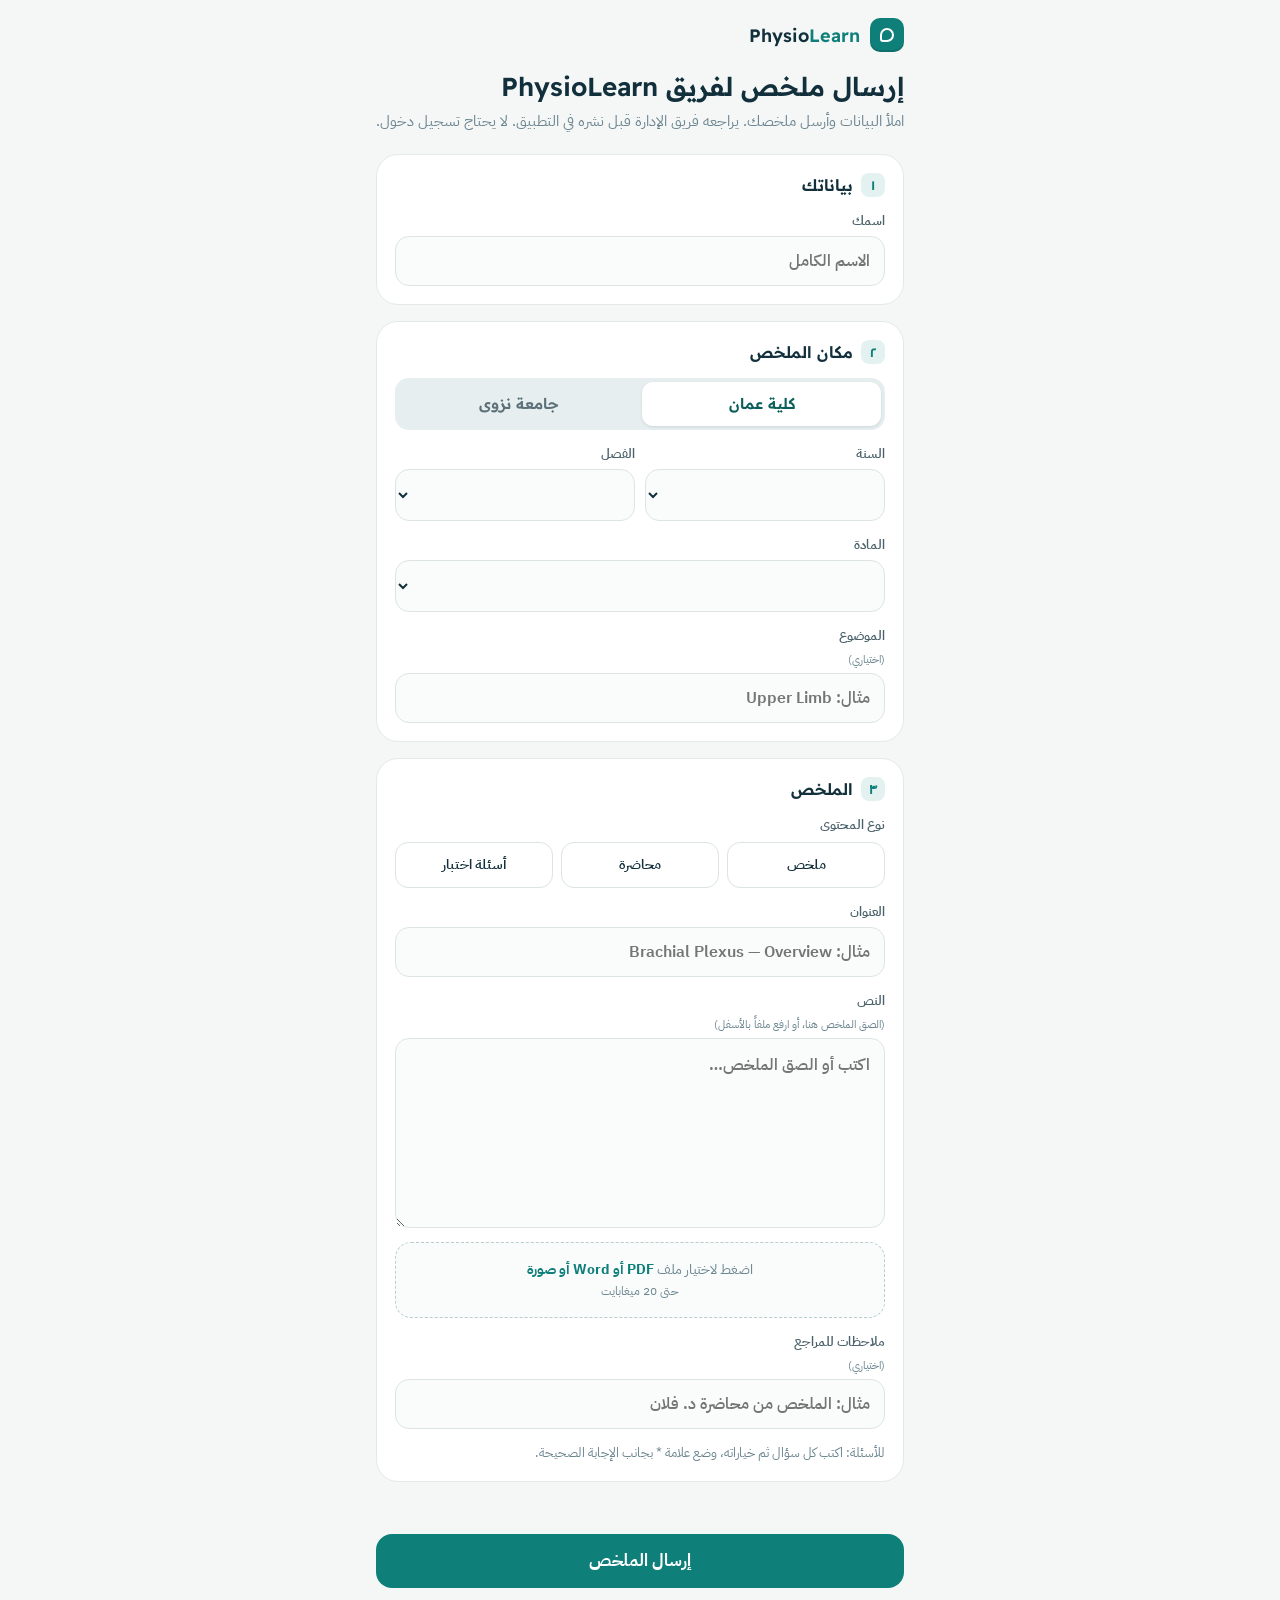
==== submit.html @ 8bfbd25a "v2.6: team form asks for the content type explicitly (summary / lecture / exam questions) Co-Authore" ====
<!doctype html>
<html lang="ar" dir="rtl">
<head>
<meta charset="utf-8">
<meta name="viewport" content="width=device-width, initial-scale=1, viewport-fit=cover">
<title>PhysioLearn · إرسال ملخص</title>
<meta name="theme-color" content="#F5F7F7">
<link rel="icon" href="icon-192.png">
<link rel="apple-touch-icon" href="apple-touch-icon.png">
<link rel="preconnect" href="https://fonts.googleapis.com">
<link rel="stylesheet" href="https://fonts.googleapis.com/css2?family=IBM+Plex+Sans+Arabic:wght@400;500;600;700&family=Readex+Pro:wght@500;600&display=swap">
<style>
:root{--bg:#F5F7F7;--ink:#12303B;--mute:#6B8590;--line:#DCE4E5;--teal:#0F7F7A;--tealS:#E3F2F0;--blue:#234F8F;--err:#B42318;--card:#FFFFFF}
*{box-sizing:border-box}
[hidden]{display:none!important}
html,body{margin:0;background:var(--bg);color:var(--ink);font-family:'IBM Plex Sans Arabic',system-ui,sans-serif}
.wrap{max-width:560px;margin:0 auto;padding:calc(18px + env(safe-area-inset-top,0px)) max(16px,env(safe-area-inset-right,0px)) 40px max(16px,env(safe-area-inset-left,0px))}
header{display:flex;align-items:center;gap:10px;direction:ltr;justify-content:flex-end;margin-bottom:18px}
.lg{width:34px;height:34px;border-radius:10px;background:var(--teal);display:flex;align-items:center;justify-content:center;box-shadow:inset 0 -2px 0 rgba(0,0,0,.12)}
.lg i{width:14px;height:14px;border:2.6px solid #fff;border-radius:50% 50% 50% 3px;display:block}
.wm{font:600 18px 'Readex Pro',sans-serif}.wm b{color:var(--teal);font-weight:600}
h1{font:600 26px 'Readex Pro',sans-serif;margin:0 0 6px}
.sub{color:var(--mute);font-size:14.5px;line-height:1.7;margin:0 0 20px}
form{display:flex;flex-direction:column;gap:16px}
.box{background:var(--card);border:1px solid #E3E9EA;border-radius:22px;padding:18px;display:flex;flex-direction:column;gap:14px}
.box h2{font:600 16px 'Readex Pro',sans-serif;margin:0;display:flex;align-items:center;gap:8px}
.box h2 span{width:24px;height:24px;border-radius:8px;background:var(--tealS);color:var(--teal);font-size:13px;display:inline-flex;align-items:center;justify-content:center}
label{display:flex;flex-direction:column;gap:6px;font-size:13px;font-weight:600;color:#4A616B}
label small{font-weight:400;color:var(--mute)}
input,select,textarea{font:inherit;font-size:16px;color:var(--ink);border:1px solid var(--line);background:#FAFCFC;border-radius:14px;padding:12px 14px;outline:none;width:100%}
textarea{min-height:190px;line-height:1.8;resize:vertical;unicode-bidi:plaintext}
input:focus,select:focus,textarea:focus{border-color:var(--teal);box-shadow:0 0 0 4px rgba(15,127,122,.12);background:#fff}
.row{display:grid;grid-template-columns:1fr 1fr;gap:10px}
@media (max-width:420px){.row{grid-template-columns:1fr}}
.seg{display:flex;gap:4px;padding:4px;border-radius:14px;background:#E6EEEF}
.seg button{flex:1;height:44px;border:none;border-radius:11px;background:transparent;font:600 15px 'Readex Pro',sans-serif;color:#5B7078;cursor:pointer}
.seg button.on{background:#fff;color:#0B5F5B;box-shadow:0 1px 3px rgba(18,48,59,.12)}
.kinds{display:grid;grid-template-columns:repeat(3,1fr);gap:8px}
.kinds button{height:46px;border-radius:13px;border:1px solid var(--line);background:#fff;font:600 14px 'IBM Plex Sans Arabic';color:var(--ink);cursor:pointer}
.kinds button.on{border-color:var(--teal);background:var(--tealS);color:#0B5F5B}
.file{border:1.5px dashed #B9CDD0;border-radius:16px;padding:16px;text-align:center;color:var(--mute);font-size:14px;cursor:pointer;background:#FAFCFC}
.file b{color:var(--teal)}
.hint{font-size:12.5px;color:var(--mute);line-height:1.6;margin:0}
.err{color:var(--err);font-size:14px;min-height:20px}
.go{height:54px;border:none;border-radius:16px;background:var(--teal);color:#fff;font:700 17px 'IBM Plex Sans Arabic';cursor:pointer}
.go:disabled{opacity:.6}
.done{display:none;flex-direction:column;align-items:center;gap:14px;text-align:center;padding:40px 10px}
.done .ok{width:76px;height:76px;border-radius:50%;background:var(--tealS);display:flex;align-items:center;justify-content:center}
.done h2{font:600 22px 'Readex Pro',sans-serif;margin:0}
.ghost{height:50px;border-radius:14px;border:1.5px solid var(--teal);background:#fff;color:var(--teal);font:700 15px 'IBM Plex Sans Arabic';cursor:pointer;padding:0 22px}
button:focus-visible,.file:focus-visible{outline:3px solid rgba(15,127,122,.35);outline-offset:2px}
</style>
</head>
<body>
<div class="wrap">
  <header><div class="wm">Physio<b>Learn</b></div><div class="lg"><i></i></div></header>
  <section id="formView">
    <h1>إرسال ملخص لفريق PhysioLearn</h1>
    <p class="sub">املأ البيانات وأرسل ملخصك. يراجعه فريق الإدارة قبل نشره في التطبيق. لا يحتاج تسجيل دخول.</p>
    <form id="f" novalidate>
      <div class="box">
        <h2><span>١</span>بياناتك</h2>
        <label>اسمك<input id="who" autocomplete="name" placeholder="الاسم الكامل"></label>
      </div>
      <div class="box">
        <h2><span>٢</span>مكان الملخص</h2>
        <div class="seg" id="inst"><button type="button" data-v="oc" class="on">كلية عمان</button><button type="button" data-v="uoz">جامعة نزوى</button></div>
        <div class="row">
          <label>السنة<select id="year"></select></label>
          <label>الفصل<select id="sem"></select></label>
        </div>
        <label>المادة<select id="subj"></select></label>
        <label id="subjNewL" hidden>اسم المادة<input id="subjNew" placeholder="مثال: Anatomy I"></label>
        <label>الموضوع <small>(اختياري)</small><input id="topic" placeholder="مثال: Upper Limb"></label>
      </div>
      <div class="box">
        <h2><span>٣</span>الملخص</h2>
        <label style="margin-bottom:-6px">نوع المحتوى</label>
        <div class="kinds" id="kind"><button type="button" data-v="summary">ملخص</button><button type="button" data-v="pdf">محاضرة</button><button type="button" data-v="quiz">أسئلة اختبار</button></div>
        <label>العنوان<input id="title" placeholder="مثال: Brachial Plexus — Overview"></label>
        <label>النص <small>(الصق الملخص هنا، أو ارفع ملفاً بالأسفل)</small><textarea id="body" placeholder="اكتب أو الصق الملخص…"></textarea></label>
        <div class="file" id="drop" tabindex="0">اضغط لاختيار ملف <b>PDF أو Word أو صورة</b><br><small>حتى 20 ميغابايت</small></div>
        <input type="file" id="fileIn" accept=".pdf,.doc,.docx,.ppt,.pptx,image/*" hidden>
        <label>ملاحظات للمراجع <small>(اختياري)</small><input id="notes" placeholder="مثال: الملخص من محاضرة د. فلان"></label>
        <p class="hint">للأسئلة: اكتب كل سؤال ثم خياراته، وضع علامة * بجانب الإجابة الصحيحة.</p>
      </div>
      <div class="err" id="err" role="alert"></div>
      <button class="go" id="go" type="submit">إرسال الملخص</button>
    </form>
  </section>
  <section class="done" id="doneView">
    <div class="ok"><svg width="38" height="38" viewBox="0 0 24 24" fill="none" stroke="#0F7F7A" stroke-width="2.4" stroke-linecap="round" stroke-linejoin="round"><path d="M5 12.5l4.5 4.5L19 7.5"/></svg></div>
    <h2>وصل ملخصك، شكراً لك</h2>
    <p class="sub" style="margin:0">سيراجعه فريق الإدارة ثم يُنشر في التطبيق.</p>
    <button class="ghost" id="again" type="button">إرسال ملخص آخر</button>
  </section>
</div>
<script src="supabase.js"></script>
<script src="config.js"></script>
<script>
(function () {
  var cfg = window.PL_CONFIG, sb = window.supabase.createClient(cfg.url, cfg.key, { auth: { persistSession: false } });
  var $ = function (id) { return document.getElementById(id); };
  var nodes = [], inst = 'oc', kind = null, file = null;
  try { var saved = JSON.parse(localStorage.getItem('pl.submit') || '{}'); $('who').value = saved.who || ''; if (saved.inst) inst = saved.inst; } catch (e) {}
  function opt(sel, list, empty) {
    sel.innerHTML = '<option value="">' + (empty || 'اختر…') + '</option>' + list.map(function (n) { return '<option value="' + n.id + '">' + n.name.replace(/</g, '&lt;') + '</option>'; }).join('');
  }
  var kids = function (pid, type) { return nodes.filter(function (n) { return (n.parentId || null) === (pid || null) && n.type === type && (type !== 'year' || (n.inst || 'oc') === inst); }).sort(function (a, b) { return (a.at || 0) - (b.at || 0); }); };
  function fillYears() { opt($('year'), kids(null, 'year')); fillSems(); }
  function fillSems() { var y = $('year').value; opt($('sem'), y ? kids(y, 'semester') : []); fillSubj(); }
  function fillSubj() {
    var s = $('sem').value, list = s ? kids(s, 'subject') : [];
    opt($('subj'), list); $('subj').insertAdjacentHTML('beforeend', '<option value="__new">مادة غير موجودة في القائمة…</option>');
    $('subjNewL').hidden = $('subj').value !== '__new';
  }
  function paintSeg() { [].forEach.call($('inst').children, function (b) { b.classList.toggle('on', b.dataset.v === inst); }); }
  $('inst').onclick = function (e) { var b = e.target.closest('button'); if (!b) return; inst = b.dataset.v; paintSeg(); fillYears(); };
  $('kind').onclick = function (e) { var b = e.target.closest('button'); if (!b) return; kind = b.dataset.v; [].forEach.call($('kind').children, function (x) { x.classList.toggle('on', x === b); }); };
  $('year').onchange = fillSems; $('sem').onchange = fillSubj; $('subj').onchange = function () { $('subjNewL').hidden = $('subj').value !== '__new'; };
  $('drop').onclick = function () { $('fileIn').click(); };
  $('drop').onkeydown = function (e) { if (e.key === 'Enter' || e.key === ' ') { e.preventDefault(); $('fileIn').click(); } };
  $('fileIn').onchange = function () {
    var f = this.files[0]; this.value = ''; if (!f) return;
    if (f.size > 20 * 1048576) { $('err').textContent = 'الملف أكبر من 20 ميغابايت.'; return; }
    file = f; $('err').textContent = '';
    $('drop').innerHTML = 'الملف: <b>' + f.name.replace(/</g, '&lt;') + '</b><br><small>' + (f.size / 1048576).toFixed(1) + ' م.ب · اضغط للتغيير</small>';
  };
  sb.from('items').select('id,data').eq('col', 'nodes').then(function (r) {
    nodes = (r.data || []).map(function (x) { return Object.assign({ id: x.id }, x.data); });
    paintSeg(); fillYears();
  });
  var name = function (sel) { var o = sel.options[sel.selectedIndex]; return o && o.value ? o.textContent : ''; };
  $('f').onsubmit = async function (e) {
    e.preventDefault(); var err = $('err'); err.textContent = '';
    var who = $('who').value.trim(), code = 'physio2026', title = $('title').value.trim(), body = $('body').value.trim();
    var subjNew = $('subj').value === '__new' ? $('subjNew').value.trim() : '';
    if (!who) return err.textContent = 'اكتب اسمك.';
    if (!$('year').value || !$('sem').value) return err.textContent = 'اختر السنة والفصل.';
    if (!$('subj').value || ($('subj').value === '__new' && !subjNew)) return err.textContent = 'اختر المادة أو اكتب اسمها.';
    if (!kind) return err.textContent = 'اختر نوع المحتوى: ملخص أو محاضرة أو أسئلة اختبار.';
    if (!title) return err.textContent = 'اكتب العنوان.';
    if (!body && !file) return err.textContent = 'الصق نص الملخص أو ارفع ملفاً.';
    var go = $('go'); go.disabled = true; go.textContent = 'جارٍ الإرسال…';
    try { localStorage.setItem('pl.submit', JSON.stringify({ who: who, inst: inst })); } catch (e2) {}
    var kinds = { summary: 'ملخص', pdf: 'محاضرة', quiz: 'أسئلة اختبار' };
    if (cfg.driveUrl) {
      try {
        var b64 = file ? await new Promise(function (ok, no) { var fr = new FileReader(); fr.onload = function () { ok(String(fr.result).split(',')[1] || ''); }; fr.onerror = no; fr.readAsDataURL(file); }) : null;
        var payload = { code: code, contributor: who, inst: inst, inst_name: inst === 'uoz' ? 'جامعة نزوى' : 'كلية عمان', year_name: name($('year')), sem_name: name($('sem')),
          subject_name: subjNew || name($('subj')), topic: $('topic').value.trim(), kind: kind, kind_name: kinds[kind], title: title, content: body, notes: $('notes').value.trim(),
          file_name: file ? file.name : null, mime: file ? (file.type || 'application/octet-stream') : null, fileB64: b64 };
        var res = await fetch(cfg.driveUrl, { method: 'POST', body: JSON.stringify(payload) });
        var j = await res.json();
        go.disabled = false; go.textContent = 'إرسال الملخص';
        if (!j.ok) return err.textContent = 'تعذّر الإرسال (' + (j.error || 'خطأ غير معروف') + ')';
      } catch (e3) { go.disabled = false; go.textContent = 'إرسال الملخص'; return err.textContent = 'تعذّر الوصول إلى Google Drive (' + (e3 && e3.message || e3) + ')'; }
      $('formView').style.display = 'none'; $('doneView').style.display = 'flex'; window.scrollTo(0, 0); return;
    }
    var path = null;
    if (file) {
      path = Date.now() + '-' + Math.random().toString(36).slice(2, 8) + '-' + file.name.replace(/[^A-Za-z0-9._-]+/g, '_').slice(-60);
      var up = await sb.storage.from('submissions').upload(path, file, { contentType: file.type || undefined });
      if (up.error) { go.disabled = false; go.textContent = 'إرسال الملخص'; return err.textContent = 'تعذّر رفع الملف، حاول مرة أخرى.'; }
    }
    var row = { contributor: who, code: code, inst: inst, year_id: $('year').value, year_name: name($('year')), sem_id: $('sem').value, sem_name: name($('sem')),
      subject_id: subjNew ? null : $('subj').value, subject_name: subjNew || name($('subj')), topic: $('topic').value.trim() || null,
      kind: kind, title: title, content: body || null, file_path: path, file_name: file ? file.name : null, file_size: file ? file.size : null, notes: $('notes').value.trim() || null };
    var ins = await sb.from('submissions').insert(row);
    go.disabled = false; go.textContent = 'إرسال الملخص';
    if (ins.error) return err.textContent = /row-level|policy|violates/i.test(ins.error.message) ? 'رمز الفريق غير صحيح.' : 'تعذّر الإرسال: ' + ins.error.message;
    $('formView').style.display = 'none'; $('doneView').style.display = 'flex'; window.scrollTo(0, 0);
  };
  $('again').onclick = function () {
    ['title', 'body', 'notes', 'topic'].forEach(function (id) { $(id).value = ''; }); file = null; kind = null; [].forEach.call($('kind').children, function (x) { x.classList.remove('on'); });
    $('drop').innerHTML = 'اضغط لاختيار ملف <b>PDF أو Word أو صورة</b><br><small>حتى 20 ميغابايت</small>';
    $('doneView').style.display = 'none'; $('formView').style.display = 'block'; $('title').focus();
  };
})();
</script>
</body>
</html>
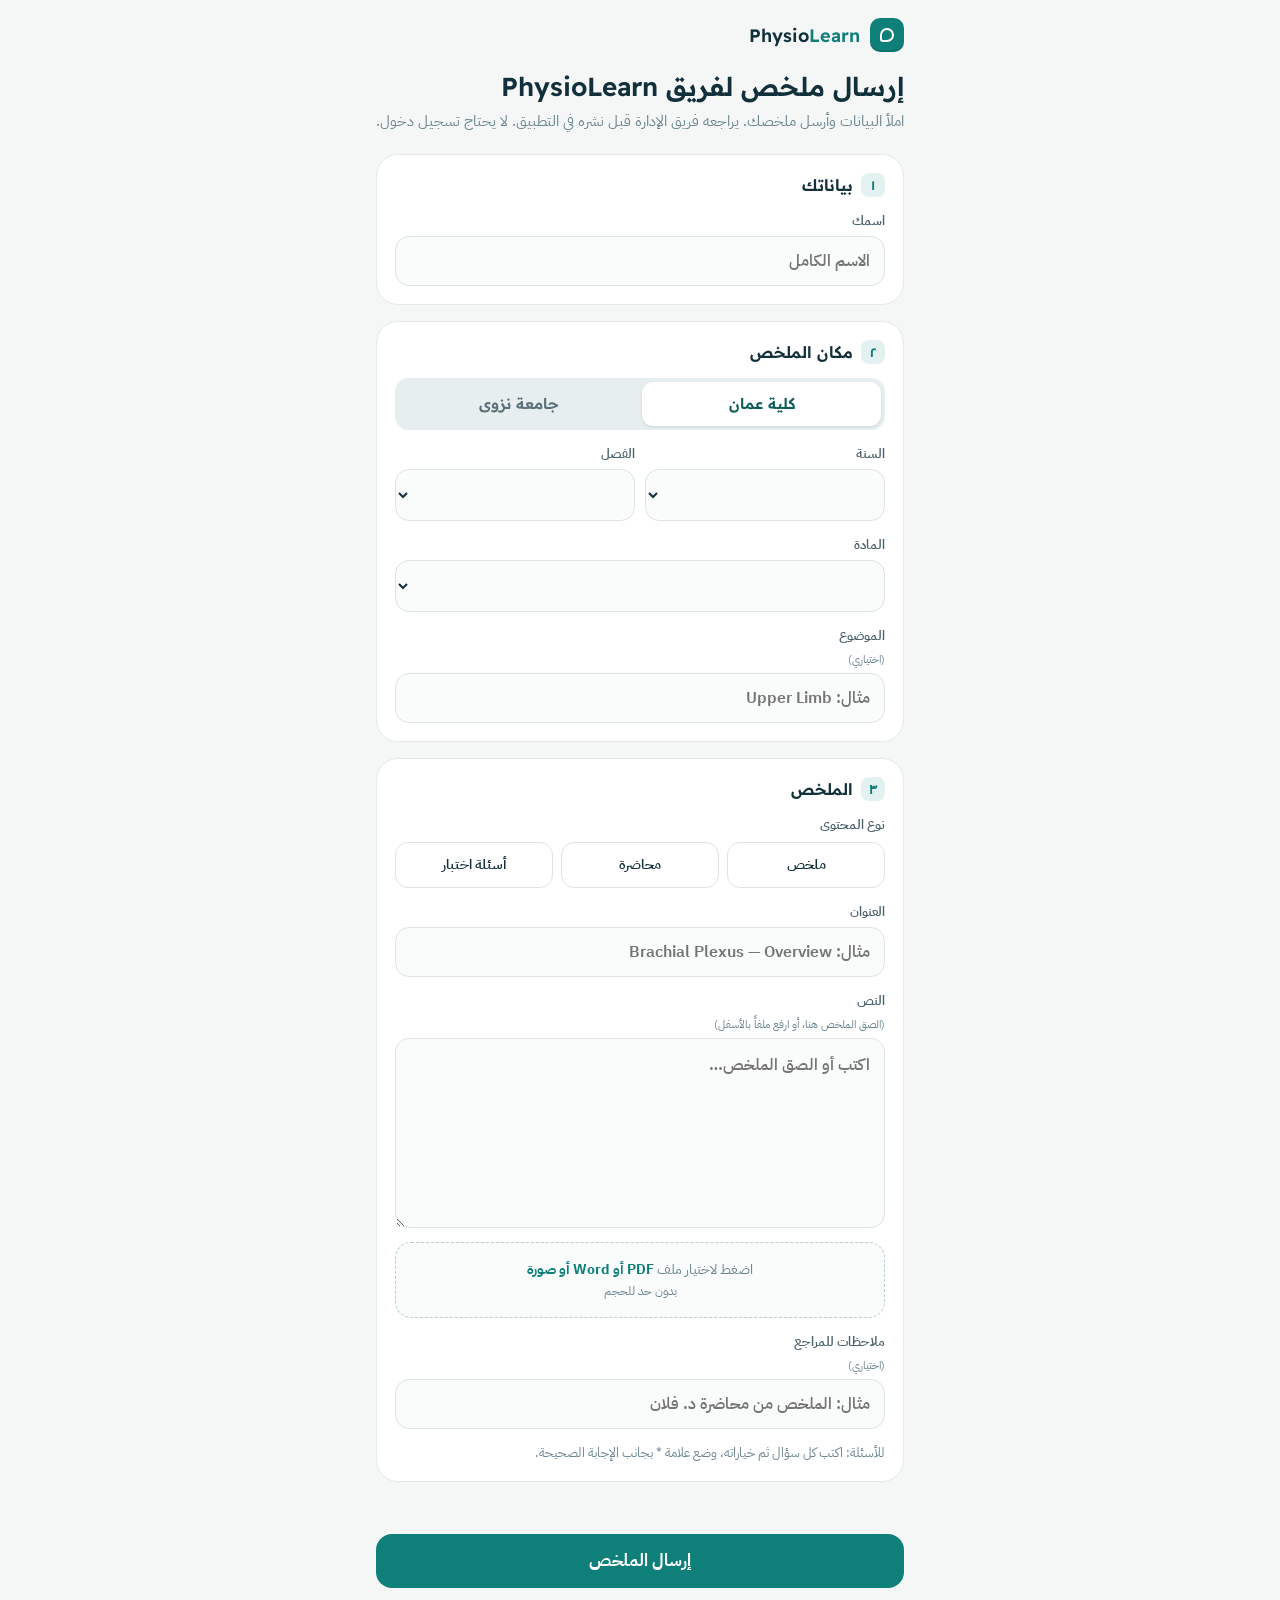
==== commit 04c402bc: "v3.0: no file size limit — large files upload to Drive in 8 MB pieces (resumable upload) Co-Authored" ====
--- a/submit.html
+++ b/submit.html
@@ -79,11 +79,12 @@
         <div class="kinds" id="kind"><button type="button" data-v="summary">ملخص</button><button type="button" data-v="pdf">محاضرة</button><button type="button" data-v="quiz">أسئلة اختبار</button></div>
         <label>العنوان<input id="title" placeholder="مثال: Brachial Plexus — Overview"></label>
         <label>النص <small>(الصق الملخص هنا، أو ارفع ملفاً بالأسفل)</small><textarea id="body" placeholder="اكتب أو الصق الملخص…"></textarea></label>
-        <div class="file" id="drop" tabindex="0">اضغط لاختيار ملف <b>PDF أو Word أو صورة</b><br><small>حتى 20 ميغابايت</small></div>
+        <div class="file" id="drop" tabindex="0">اضغط لاختيار ملف <b>PDF أو Word أو صورة</b><br><small>بدون حد للحجم</small></div>
         <input type="file" id="fileIn" accept=".pdf,.doc,.docx,.ppt,.pptx,image/*" hidden>
         <label>ملاحظات للمراجع <small>(اختياري)</small><input id="notes" placeholder="مثال: الملخص من محاضرة د. فلان"></label>
         <p class="hint">للأسئلة: اكتب كل سؤال ثم خياراته، وضع علامة * بجانب الإجابة الصحيحة.</p>
       </div>
+      <div id="prog" style="display:none;height:8px;border-radius:4px;background:#E3EAEB;overflow:hidden"><div style="height:100%;width:0;background:#0F7F7A;transition:width .2s"></div></div>
       <div class="err" id="err" role="alert"></div>
       <button class="go" id="go" type="submit">إرسال الملخص</button>
     </form>
@@ -122,7 +123,6 @@
   $('drop').onkeydown = function (e) { if (e.key === 'Enter' || e.key === ' ') { e.preventDefault(); $('fileIn').click(); } };
   $('fileIn').onchange = function () {
     var f = this.files[0]; this.value = ''; if (!f) return;
-    if (f.size > 20 * 1048576) { $('err').textContent = 'الملف أكبر من 20 ميغابايت.'; return; }
     file = f; $('err').textContent = '';
     $('drop').innerHTML = 'الملف: <b>' + f.name.replace(/</g, '&lt;') + '</b><br><small>' + (f.size / 1048576).toFixed(1) + ' م.ب · اضغط للتغيير</small>';
   };
@@ -130,6 +130,32 @@
     nodes = (r.data || []).map(function (x) { return Object.assign({ id: x.id }, x.data); });
     paintSeg(); fillYears();
   });
+  function bar(p) {
+    var b = $('prog'); if (!b) return;
+    b.style.display = p > 0 ? 'block' : 'none'; b.firstElementChild.style.width = Math.round(p * 100) + '%';
+  }
+  // NOTE: a plain "simple" request only. Listening to upload progress (xhr.upload) forces a CORS
+  // preflight that Google Apps Script cannot answer, so the browser reports a network error.
+  function send(body, attempt, p0, p1, label) {
+    p0 = p0 || 0; p1 = p1 || 1;
+    var p = 0, go = $('go'), t = setInterval(function () { p = Math.min(.92, p + (.95 - p) * .06); var v = p0 + (p1 - p0) * p; bar(Math.max(.03, v)); go.textContent = (attempt > 1 ? 'محاولة ' + attempt + ' · ' : '') + (label || 'جارٍ الرفع إلى Drive') + ' ' + Math.round(v * 100) + '%'; }, 400);
+    var ctl = window.AbortController ? new AbortController() : null, to = setTimeout(function () { if (ctl) ctl.abort(); }, 300000);
+    return fetch(cfg.driveUrl, { method: 'POST', body: body, redirect: 'follow', signal: ctl ? ctl.signal : undefined })
+      .catch(function (e) { throw new Error(e && e.name === 'AbortError' ? 'timeout' : 'network'); })
+      .then(function (r) { return r.text().then(function (txt) { try { return JSON.parse(txt); } catch (e) { throw new Error('bad response ' + r.status); } }); })
+      .finally(function () { clearInterval(t); clearTimeout(to); });
+  }
+  // one request with up to 3 attempts; a JSON {ok:false} answer is final (no retry)
+  async function sendRetry(body, p0, p1, label) {
+    var lastErr = null;
+    for (var attempt = 1; attempt <= 3; attempt++) {
+      try { return await send(body, attempt, p0, p1, label); }
+      catch (e) { lastErr = e; if (attempt < 3) { $('go').textContent = 'إعادة المحاولة (' + (attempt + 1) + ' من 3)…'; await new Promise(function (ok) { setTimeout(ok, attempt * 3000); }); } }
+    }
+    throw lastErr || new Error('no response');
+  }
+  function b64Of(blob) { return new Promise(function (ok, no) { var fr = new FileReader(); fr.onload = function () { ok(String(fr.result).split(',')[1] || ''); }; fr.onerror = no; fr.readAsDataURL(blob); }); }
+  var BIG = 8 * 1048576, CHUNK = 8 * 1048576;   // files above 8 MB go in 8 MB pieces (multiple of 256 KB, required by Drive)
   var name = function (sel) { var o = sel.options[sel.selectedIndex]; return o && o.value ? o.textContent : ''; };
   $('f').onsubmit = async function (e) {
     e.preventDefault(); var err = $('err'); err.textContent = '';
@@ -146,15 +172,31 @@
     var kinds = { summary: 'ملخص', pdf: 'محاضرة', quiz: 'أسئلة اختبار' };
     if (cfg.driveUrl) {
       try {
-        var b64 = file ? await new Promise(function (ok, no) { var fr = new FileReader(); fr.onload = function () { ok(String(fr.result).split(',')[1] || ''); }; fr.onerror = no; fr.readAsDataURL(file); }) : null;
+        var big = file && file.size > BIG;
         var payload = { code: code, contributor: who, inst: inst, inst_name: inst === 'uoz' ? 'جامعة نزوى' : 'كلية عمان', year_name: name($('year')), sem_name: name($('sem')),
           subject_name: subjNew || name($('subj')), topic: $('topic').value.trim(), kind: kind, kind_name: kinds[kind], title: title, content: body, notes: $('notes').value.trim(),
-          file_name: file ? file.name : null, mime: file ? (file.type || 'application/octet-stream') : null, fileB64: b64 };
-        var res = await fetch(cfg.driveUrl, { method: 'POST', body: JSON.stringify(payload) });
-        var j = await res.json();
+          file_name: file ? file.name : null, mime: file ? (file.type || 'application/octet-stream') : null, size: file ? file.size : 0 };
+        var j = null;
+        if (!big) {
+          payload.fileB64 = file ? await b64Of(file) : null;
+          j = await sendRetry(JSON.stringify(payload));
+        } else {
+          payload.action = 'init';
+          var ini = await sendRetry(JSON.stringify(payload), 0, .03, 'جارٍ التجهيز');
+          if (!ini.ok || !ini.key) throw new Error('drive: ' + (ini.error || 'script needs update'));
+          var n = Math.ceil(file.size / CHUNK);
+          for (var c = 0; c < n; c++) {
+            var start = c * CHUNK, end = Math.min(file.size, start + CHUNK);
+            var part = await b64Of(file.slice(start, end));
+            j = await sendRetry(JSON.stringify({ code: code, action: 'chunk', key: ini.key, start: start, total: file.size, b64: part }), .03 + .97 * c / n, .03 + .97 * (c + 1) / n, 'جارٍ الرفع (' + (c + 1) + ' من ' + n + ')');
+            if (!j.ok) break;
+          }
+        }
+        bar(0);
+        if (!j) throw new Error('no response');
         go.disabled = false; go.textContent = 'إرسال الملخص';
         if (!j.ok) return err.textContent = 'تعذّر الإرسال (' + (j.error || 'خطأ غير معروف') + ')';
-      } catch (e3) { go.disabled = false; go.textContent = 'إرسال الملخص'; return err.textContent = 'تعذّر الوصول إلى Google Drive (' + (e3 && e3.message || e3) + ')'; }
+      } catch (e3) { bar(0); go.disabled = false; go.textContent = 'إرسال الملخص'; return err.textContent = 'تعذّر الوصول إلى Google Drive بعد 3 محاولات. تأكد من الإنترنت وحاول بعد دقيقة. (' + (e3 && e3.message || e3) + ')'; }
       $('formView').style.display = 'none'; $('doneView').style.display = 'flex'; window.scrollTo(0, 0); return;
     }
     var path = null;
@@ -173,7 +215,7 @@
   };
   $('again').onclick = function () {
     ['title', 'body', 'notes', 'topic'].forEach(function (id) { $(id).value = ''; }); file = null; kind = null; [].forEach.call($('kind').children, function (x) { x.classList.remove('on'); });
-    $('drop').innerHTML = 'اضغط لاختيار ملف <b>PDF أو Word أو صورة</b><br><small>حتى 20 ميغابايت</small>';
+    $('drop').innerHTML = 'اضغط لاختيار ملف <b>PDF أو Word أو صورة</b><br><small>بدون حد للحجم</small>';
     $('doneView').style.display = 'none'; $('formView').style.display = 'block'; $('title').focus();
   };
 })();
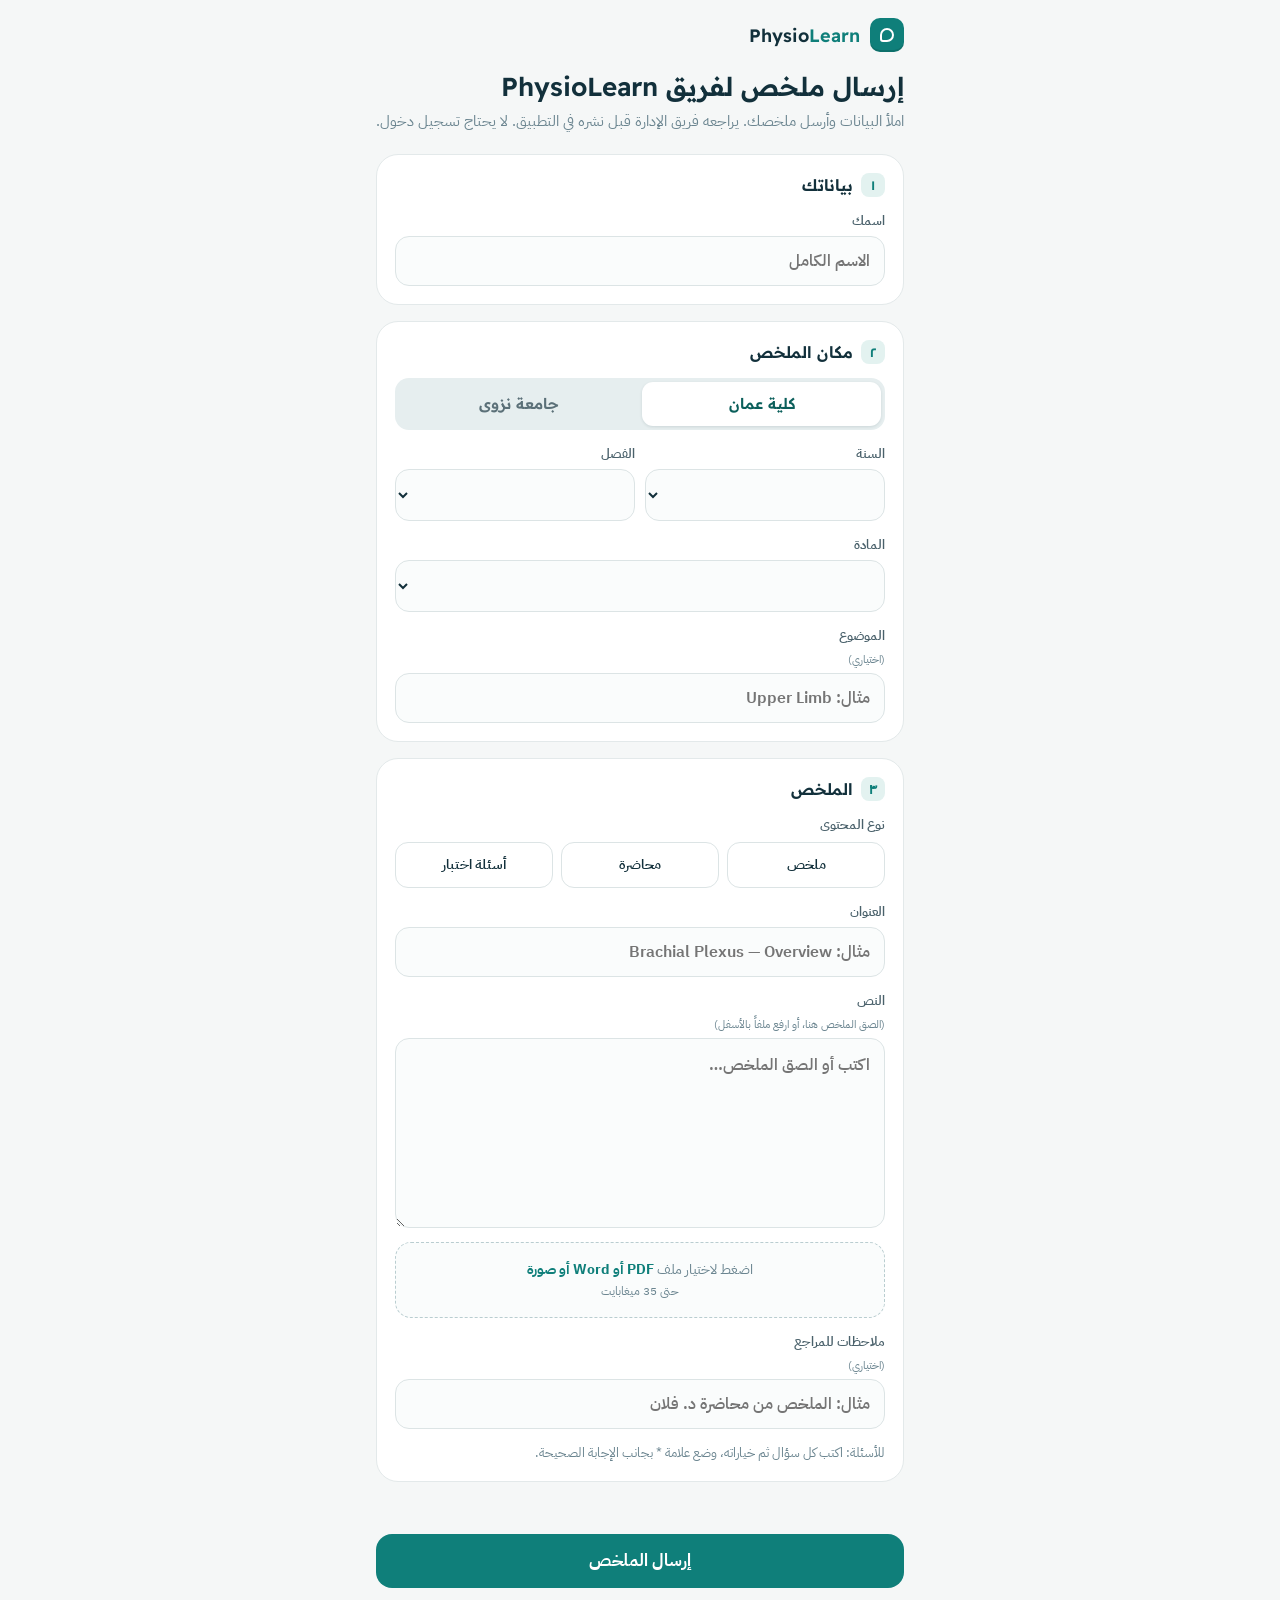
==== commit 17b542c7: "Team form: single-request upload only, limit raised to 35 MB (Apps Script maximum) Co-Authored-By: C" ====
--- a/submit.html
+++ b/submit.html
@@ -79,7 +79,7 @@
         <div class="kinds" id="kind"><button type="button" data-v="summary">ملخص</button><button type="button" data-v="pdf">محاضرة</button><button type="button" data-v="quiz">أسئلة اختبار</button></div>
         <label>العنوان<input id="title" placeholder="مثال: Brachial Plexus — Overview"></label>
         <label>النص <small>(الصق الملخص هنا، أو ارفع ملفاً بالأسفل)</small><textarea id="body" placeholder="اكتب أو الصق الملخص…"></textarea></label>
-        <div class="file" id="drop" tabindex="0">اضغط لاختيار ملف <b>PDF أو Word أو صورة</b><br><small>بدون حد للحجم</small></div>
+        <div class="file" id="drop" tabindex="0">اضغط لاختيار ملف <b>PDF أو Word أو صورة</b><br><small>حتى 35 ميغابايت</small></div>
         <input type="file" id="fileIn" accept=".pdf,.doc,.docx,.ppt,.pptx,image/*" hidden>
         <label>ملاحظات للمراجع <small>(اختياري)</small><input id="notes" placeholder="مثال: الملخص من محاضرة د. فلان"></label>
         <p class="hint">للأسئلة: اكتب كل سؤال ثم خياراته، وضع علامة * بجانب الإجابة الصحيحة.</p>
@@ -123,6 +123,7 @@
   $('drop').onkeydown = function (e) { if (e.key === 'Enter' || e.key === ' ') { e.preventDefault(); $('fileIn').click(); } };
   $('fileIn').onchange = function () {
     var f = this.files[0]; this.value = ''; if (!f) return;
+    if (f.size > 35 * 1048576) { $('err').textContent = 'الملف أكبر من 35 ميغابايت، وهذا أقصى حجم يقبله Google Drive في رفعة واحدة. صغّر حجم الملف (مثلاً بضغط PDF) ثم أعد المحاولة.'; return; }
     file = f; $('err').textContent = '';
     $('drop').innerHTML = 'الملف: <b>' + f.name.replace(/</g, '&lt;') + '</b><br><small>' + (f.size / 1048576).toFixed(1) + ' م.ب · اضغط للتغيير</small>';
   };
@@ -136,26 +137,14 @@
   }
   // NOTE: a plain "simple" request only. Listening to upload progress (xhr.upload) forces a CORS
   // preflight that Google Apps Script cannot answer, so the browser reports a network error.
-  function send(body, attempt, p0, p1, label) {
-    p0 = p0 || 0; p1 = p1 || 1;
-    var p = 0, go = $('go'), t = setInterval(function () { p = Math.min(.92, p + (.95 - p) * .06); var v = p0 + (p1 - p0) * p; bar(Math.max(.03, v)); go.textContent = (attempt > 1 ? 'محاولة ' + attempt + ' · ' : '') + (label || 'جارٍ الرفع إلى Drive') + ' ' + Math.round(v * 100) + '%'; }, 400);
-    var ctl = window.AbortController ? new AbortController() : null, to = setTimeout(function () { if (ctl) ctl.abort(); }, 300000);
+  function send(body, attempt) {
+    var p = .04, go = $('go'), t = setInterval(function () { p = Math.min(.92, p + (.95 - p) * .06); bar(p); go.textContent = (attempt > 1 ? 'محاولة ' + attempt + ' · ' : '') + 'جارٍ الرفع إلى Drive ' + Math.round(p * 100) + '%'; }, 400);
+    var ctl = window.AbortController ? new AbortController() : null, to = setTimeout(function () { if (ctl) ctl.abort(); }, 180000);
     return fetch(cfg.driveUrl, { method: 'POST', body: body, redirect: 'follow', signal: ctl ? ctl.signal : undefined })
       .catch(function (e) { throw new Error(e && e.name === 'AbortError' ? 'timeout' : 'network'); })
       .then(function (r) { return r.text().then(function (txt) { try { return JSON.parse(txt); } catch (e) { throw new Error('bad response ' + r.status); } }); })
-      .finally(function () { clearInterval(t); clearTimeout(to); });
-  }
-  // one request with up to 3 attempts; a JSON {ok:false} answer is final (no retry)
-  async function sendRetry(body, p0, p1, label) {
-    var lastErr = null;
-    for (var attempt = 1; attempt <= 3; attempt++) {
-      try { return await send(body, attempt, p0, p1, label); }
-      catch (e) { lastErr = e; if (attempt < 3) { $('go').textContent = 'إعادة المحاولة (' + (attempt + 1) + ' من 3)…'; await new Promise(function (ok) { setTimeout(ok, attempt * 3000); }); } }
-    }
-    throw lastErr || new Error('no response');
-  }
-  function b64Of(blob) { return new Promise(function (ok, no) { var fr = new FileReader(); fr.onload = function () { ok(String(fr.result).split(',')[1] || ''); }; fr.onerror = no; fr.readAsDataURL(blob); }); }
-  var BIG = 8 * 1048576, CHUNK = 8 * 1048576;   // files above 8 MB go in 8 MB pieces (multiple of 256 KB, required by Drive)
+      .finally(function () { clearInterval(t); clearTimeout(to); bar(1); });
+  }
   var name = function (sel) { var o = sel.options[sel.selectedIndex]; return o && o.value ? o.textContent : ''; };
   $('f').onsubmit = async function (e) {
     e.preventDefault(); var err = $('err'); err.textContent = '';
@@ -172,31 +161,20 @@
     var kinds = { summary: 'ملخص', pdf: 'محاضرة', quiz: 'أسئلة اختبار' };
     if (cfg.driveUrl) {
       try {
-        var big = file && file.size > BIG;
+        var b64 = file ? await new Promise(function (ok, no) { var fr = new FileReader(); fr.onload = function () { ok(String(fr.result).split(',')[1] || ''); }; fr.onerror = no; fr.readAsDataURL(file); }) : null;
         var payload = { code: code, contributor: who, inst: inst, inst_name: inst === 'uoz' ? 'جامعة نزوى' : 'كلية عمان', year_name: name($('year')), sem_name: name($('sem')),
           subject_name: subjNew || name($('subj')), topic: $('topic').value.trim(), kind: kind, kind_name: kinds[kind], title: title, content: body, notes: $('notes').value.trim(),
-          file_name: file ? file.name : null, mime: file ? (file.type || 'application/octet-stream') : null, size: file ? file.size : 0 };
-        var j = null;
-        if (!big) {
-          payload.fileB64 = file ? await b64Of(file) : null;
-          j = await sendRetry(JSON.stringify(payload));
-        } else {
-          payload.action = 'init';
-          var ini = await sendRetry(JSON.stringify(payload), 0, .03, 'جارٍ التجهيز');
-          if (!ini.ok || !ini.key) throw new Error('drive: ' + (ini.error || 'script needs update'));
-          var n = Math.ceil(file.size / CHUNK);
-          for (var c = 0; c < n; c++) {
-            var start = c * CHUNK, end = Math.min(file.size, start + CHUNK);
-            var part = await b64Of(file.slice(start, end));
-            j = await sendRetry(JSON.stringify({ code: code, action: 'chunk', key: ini.key, start: start, total: file.size, b64: part }), .03 + .97 * c / n, .03 + .97 * (c + 1) / n, 'جارٍ الرفع (' + (c + 1) + ' من ' + n + ')');
-            if (!j.ok) break;
-          }
+          file_name: file ? file.name : null, mime: file ? (file.type || 'application/octet-stream') : null, fileB64: b64 };
+        var body = JSON.stringify(payload), j = null, lastErr = null;
+        for (var attempt = 1; attempt <= 3 && !j; attempt++) {
+          try { j = await send(body, attempt); }
+          catch (e4) { lastErr = e4; if (attempt < 3) { go.textContent = 'إعادة المحاولة (' + (attempt + 1) + ' من 3)…'; await new Promise(function (ok) { setTimeout(ok, attempt * 3000); }); } }
         }
         bar(0);
-        if (!j) throw new Error('no response');
+        if (!j) throw lastErr || new Error('no response');
         go.disabled = false; go.textContent = 'إرسال الملخص';
         if (!j.ok) return err.textContent = 'تعذّر الإرسال (' + (j.error || 'خطأ غير معروف') + ')';
-      } catch (e3) { bar(0); go.disabled = false; go.textContent = 'إرسال الملخص'; return err.textContent = 'تعذّر الوصول إلى Google Drive بعد 3 محاولات. تأكد من الإنترنت وحاول بعد دقيقة. (' + (e3 && e3.message || e3) + ')'; }
+      } catch (e3) { bar(0); go.disabled = false; go.textContent = 'إرسال الملخص'; return err.textContent = 'تعذّر الوصول إلى Google Drive بعد 3 محاولات. تأكد من الإنترنت وحاول بعد دقيقة' + (file && file.size > 25 * 1048576 ? '، أو صغّر حجم الملف' : '') + '. (' + (e3 && e3.message || e3) + ')'; }
       $('formView').style.display = 'none'; $('doneView').style.display = 'flex'; window.scrollTo(0, 0); return;
     }
     var path = null;
@@ -215,7 +193,7 @@
   };
   $('again').onclick = function () {
     ['title', 'body', 'notes', 'topic'].forEach(function (id) { $(id).value = ''; }); file = null; kind = null; [].forEach.call($('kind').children, function (x) { x.classList.remove('on'); });
-    $('drop').innerHTML = 'اضغط لاختيار ملف <b>PDF أو Word أو صورة</b><br><small>بدون حد للحجم</small>';
+    $('drop').innerHTML = 'اضغط لاختيار ملف <b>PDF أو Word أو صورة</b><br><small>حتى 35 ميغابايت</small>';
     $('doneView').style.display = 'none'; $('formView').style.display = 'block'; $('title').focus();
   };
 })();
